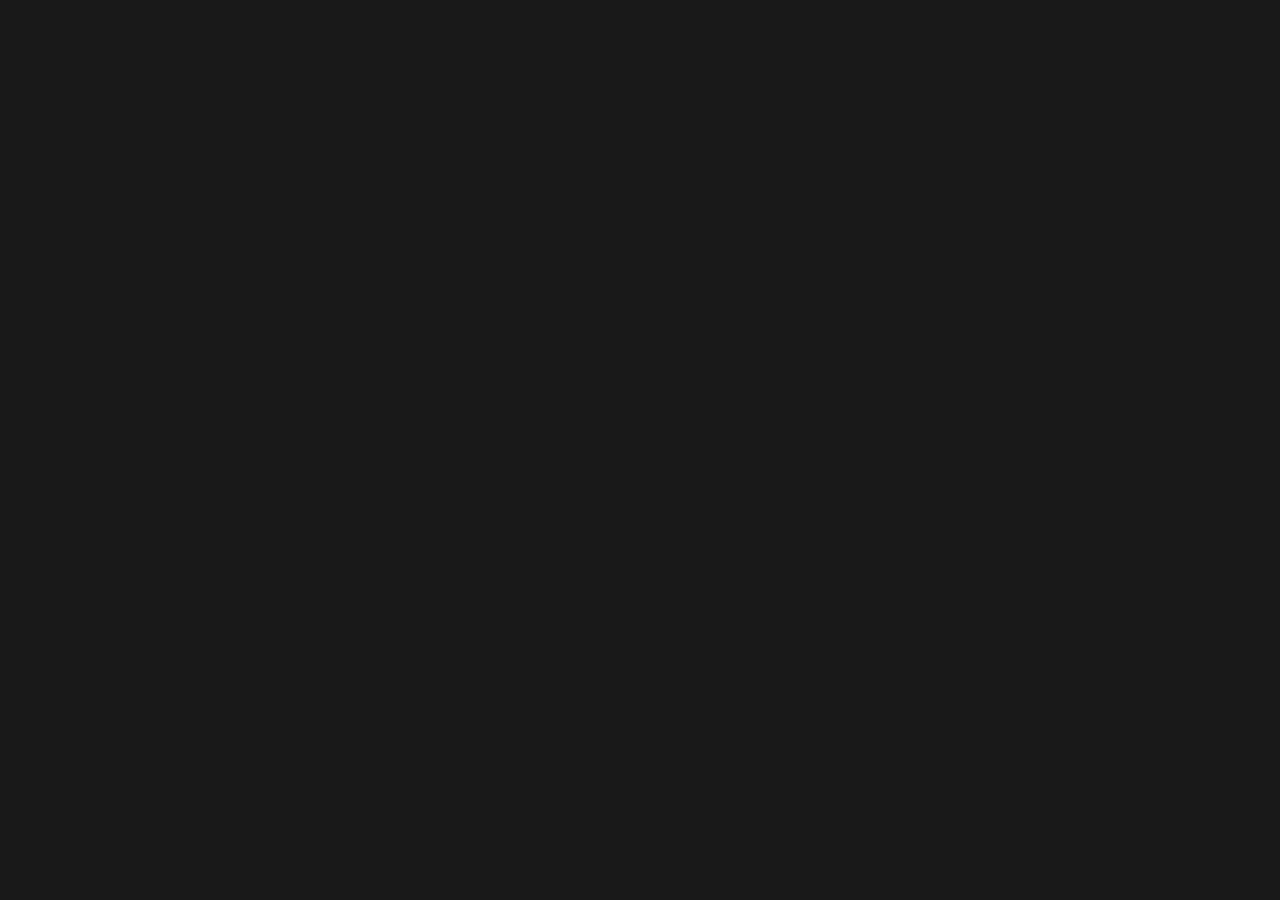
==== index.html @ 7a24fa0d "PC-Сomponents Store" ====
<!doctype html>
<html lang="en">
<head>
    <meta charset="UTF-8">
    <meta name="viewport"
          content="width=device-width, user-scalable=no, initial-scale=1.0, maximum-scale=1.0, minimum-scale=1.0">
    <meta http-equiv="X-UA-Compatible" content="ie=edge">
    <title>PC-Components Store</title>
    <script src="/js/script.js" defer></script>
    <link rel="stylesheet" href="style.css"/>
</head>
<body>


<header class="header">
    


</header>

</body>
</html>
---- style.css ----
@font-face {
    font-family: 'Belfast Grotesk';
    src: url('./fonts/Belfast Grotesk Bold.woff2') format('woff2');
    font-weight: 700;
    font-style: normal;
    font-display: swap;
}

@font-face {
    font-family: 'Belfast Grotesk';
    src: url('./fonts/Belfast Grotesk Extra Bold.woff2') format('woff2');
    font-weight: 800;
    font-style: normal;
    font-display: swap;
}

@font-face {
    font-family: 'Belfast Grotesk';
    src: url('./fonts/Belfast Grotesk Extra Light.woff2') format('woff2');
    font-weight: 200;
    font-style: normal;
    font-display: swap;
}

@font-face {
    font-family: 'Belfast Grotesk';
    src: url('./fonts/Belfast Grotesk Extra Light Oblique.woff2') format('woff2');
    font-weight: 200;
    font-style: oblique;
    font-display: swap;
}

@font-face {
    font-family: 'Belfast Grotesk';
    src: url('./fonts/Belfast Grotesk Light.woff2') format('woff2');
    font-weight: 300;
    font-style: normal;
    font-display: swap;
}

@font-face {
    font-family: 'Belfast Grotesk';
    src: url('./fonts/Belfast Grotesk Medium.woff2') format('woff2');
    font-weight: 500;
    font-style: normal;
    font-display: swap;
}


/**
  Нормализация блочной модели
 */
*,
::before,
::after {
    box-sizing: border-box;
}

/**
  Убираем внутренние отступы слева тегам списков,
  у которых есть атрибут class
 */
:where(ul, ol):where([class]) {
    padding-left: 0;
}

/**
  Убираем внешние отступы body и двум другим тегам,
  у которых есть атрибут class
 */
body,
:where(blockquote, figure):where([class]) {
    margin: 0;
}

/**
  Убираем внешние отступы вертикали нужным тегам,
  у которых есть атрибут class
 */
:where(
  h1,
  h2,
  h3,
  h4,
  h5,
  h6,
  p,
  ul,
  ol,
  dl
):where([class]) {
    margin-block: 0;
}

:where(dd[class]) {
    margin-left: 0;
}

:where(fieldset[class]) {
    margin-left: 0;
    padding: 0;
    border: none;
}

/**
  Убираем стандартный маркер маркированному списку,
  у которого есть атрибут class
 */
:where(ul[class]) {
    list-style: none;
}

:where(address[class]) {
    font-style: normal;
}

/**
  Обнуляем вертикальные внешние отступы параграфа,
  объявляем локальную переменную для внешнего отступа вниз,
  чтобы избежать взаимодействие с более сложным селектором
 */
p {
    --paragraphMarginBottom: 24px;

    margin-block: 0;
}

/**
  Внешний отступ вниз для параграфа без атрибута class,
  который расположен не последним среди своих соседних элементов
 */
p:where(:not([class]):not(:last-child)) {
    margin-bottom: var(--paragraphMarginBottom);
}


/**
  Упрощаем работу с изображениями и видео
 */
img,
video {
    display: block;
    max-width: 100%;
    height: auto;
}

/**
  Наследуем свойства шрифт для полей ввода
 */
input,
textarea,
select,
button {
    font: inherit;
}

html {
    /**
      Пригодится в большинстве ситуаций
      (когда, например, нужно будет "прижать" футер к низу сайта)
     */
    height: 100%;
    /**
      Убираем скачок интерфейса по горизонтали
      при появлении / исчезновении скроллбара
     */
    scrollbar-gutter: stable;
}

/**
  Плавный скролл
 */
html,
:has(:target) {
    scroll-behavior: smooth;
}

body {
    /**
      Пригодится в большинстве ситуаций
      (когда, например, нужно будет "прижать" футер к низу сайта)
     */
    min-height: 100%;
    /**
      Унифицированный интерлиньяж
     */
    line-height: 1.5;
}

/**
  Нормализация высоты элемента ссылки при его инспектировании в DevTools
 */
a:where([class]) {
    display: inline-flex;
}

/**
  Курсор-рука при наведении на элемент
 */
button,
label {
    cursor: pointer;
}

/**
  Приводим к единому цвету svg-элементы
  (за исключением тех, у которых уже указан
  атрибут fill со значением 'none' или начинается с 'url')
 */
:where([fill]:not(
  [fill="none"],
  [fill^="url"]
)) {
    fill: currentColor;
}

/**
  Приводим к единому цвету svg-элементы
  (за исключением тех, у которых уже указан
  атрибут stroke со значением 'none')
 */
:where([stroke]:not(
  [stroke="none"],
  [stroke^="url"]
)) {
    stroke: currentColor;
}

/**
  Чиним баг задержки смены цвета при взаимодействии с svg-элементами
 */
svg * {
    transition-property: fill, stroke;
}

/**
  Приведение рамок таблиц в классический 'collapse' вид
 */
:where(table) {
    border-collapse: collapse;
    border-color: currentColor;
}

/**
  Удаляем все анимации и переходы для людей,
  которые предпочитают их не использовать
 */
@media (prefers-reduced-motion: reduce) {
    *,
    ::before,
    ::after {
        animation-duration: 0.01ms !important;
        animation-iteration-count: 1 !important;
        transition-duration: 0.01ms !important;
        scroll-behavior: auto !important;
    }
}

:root {
    --color-primary: #1E3936;
    --color-secondary: #618279;
    --color-white: #FFFFFF;
    --color-muted: #9A9CA6;
    --color-text-light: #786D6D;
    --color-accent: #6AAFAC;
    --color-highlight: #FFE33C;
    --color-dark: #191919;
    --color-dark-alt: #193D3E;

    --font-family-base: 'Belfast Grotesk', sans-serif;
    --font-family-heading: 'Belfast Grotesk', sans-serif;

    --container-padding-x: 15px;
    --transition-duration: 0.2s;
}

a,
button,
input,
textarea,
svg * {
    transition-duration: var(--transition-duration);
}

body {
    font-family: var(--font-family-base);
    background-color: var(--color-dark);
    color: var(--color-dark);
}

h1, h2, h3, h4, h5, h6 {
    font-weight: 800;
}


* {
    box-sizing: border-box;
}
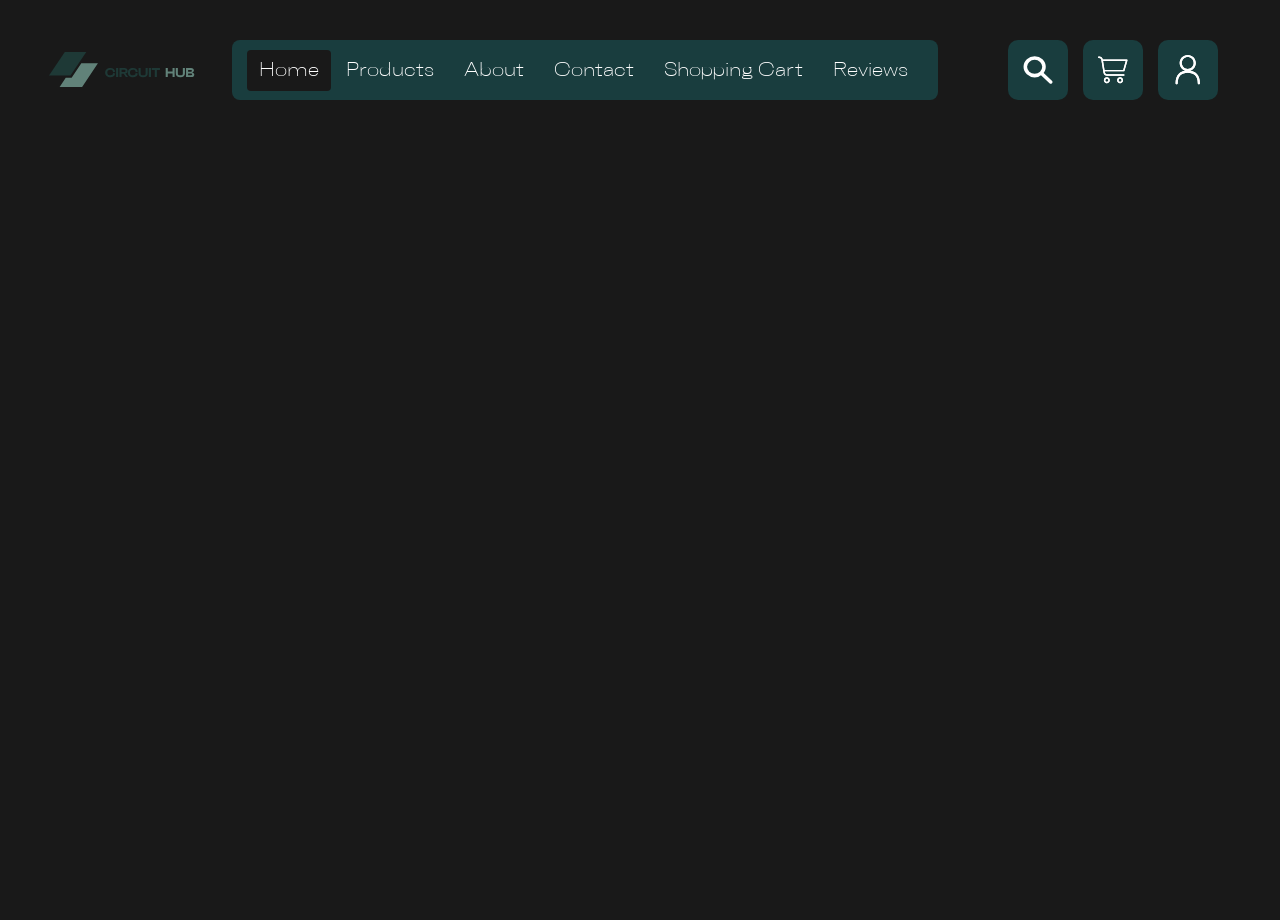
==== commit fe7a18ae: "header + адаптивность" ====
--- a/index.html
+++ b/index.html
@@ -11,12 +11,50 @@
 </head>
 <body>
 
+<header class="header">
+    <div class="header-inner">
 
-<header class="header">
-    
+        <!-- Логотип -->
+        <div class="header-left">
+            <div class="logo-bar"></div>
+            <img src="icons/logo.svg" alt="Circuit Hub" class="logo-img">
+        </div>
 
+        <!-- Гамбургер (для мобильных) -->
+        <div class="hamburger" id="hamburger">
+            <span></span>
+            <span></span>
+            <span></span>
+        </div>
 
+        <!-- Главное меню -->
+        <nav class="header-nav" id="header-nav">
+            <ul class="nav-list">
+                <li><a href="#" class="nav-link active">Home</a></li>
+                <li><a href="#" class="nav-link">Products</a></li>
+                <li><a href="#" class="nav-link">About</a></li>
+                <li><a href="#" class="nav-link">Contact</a></li>
+                <li><a href="#" class="nav-link">Shopping Cart</a></li>
+                <li><a href="#" class="nav-link">Reviews</a></li>
+            </ul>
+        </nav>
+
+        <!-- Иконки справа -->
+        <div class="header-right">
+            <button class="icon-btn" aria-label="Search">
+                <img src="icons/search.svg" alt="">
+            </button>
+            <button class="icon-btn" aria-label="Shopping Cart">
+                <img src="icons/cart_home.svg" alt="">
+            </button>
+            <button class="icon-btn" aria-label="Profile">
+                <img src="icons/profile.svg" alt="">
+            </button>
+        </div>
+
+    </div>
 </header>
+
 
 </body>
 </html>
--- a/style.css
+++ b/style.css
@@ -296,3 +296,442 @@
 * {
     box-sizing: border-box;
 }
+
+/* Header Styles */
+.header {
+    background-color: var(--color-dark);
+    color: var(--color-white);
+    padding: 20px 0;
+    width: 100%;
+    position: sticky;
+    top: 0;
+    z-index: 100;
+    margin-top: 20px;
+}
+
+.header-inner {
+    max-width: 1200px;
+    margin: 0 auto;
+    padding: 0 var(--container-padding-x);
+    display: flex;
+    align-items: center;
+    justify-content: space-between;
+}
+
+/* Logo Section */
+.header-left {
+    display: flex;
+    align-items: center;
+}
+
+.logo-img {
+    height: 40px;
+}
+
+/* Navigation */
+.header-nav {
+    flex: 1;
+    display: flex;
+    justify-content: center;
+}
+
+/* Navigation rectangle background */
+.nav-list {
+    display: flex;
+    align-items: center;
+    margin: 0;
+    padding: 30px 15px;
+
+    list-style: none;
+    background-color: var(--color-dark-alt);
+    border-radius: 8px;
+    height: 50px;
+}
+
+.nav-link {
+    color: var(--color-white);
+    text-decoration: none;
+    font-size: 20px;
+    font-weight: 200;
+    padding: 10px 15px;
+    border-radius: 4px;
+    transition: all var(--transition-duration);
+}
+
+.nav-link:hover {
+    color: var(--color-accent);
+}
+
+.nav-link.active {
+    background-color: var(--color-dark);
+    color: var(--color-white);
+    width: 84px;
+    height: 41px;
+
+    /* Чтобы flex‑контейнер не растягивал её */
+    flex-shrink: 0;
+
+    /* Центрируем текст по вертикали и горизонтали */
+    display: inline-flex;
+    justify-content: center;
+    align-items: center;
+
+    /* Сбрасываем стандартные паддинги, если они мешают */
+    padding: 0;
+
+}
+
+
+
+/* Right Icons */
+.header-right {
+    display: flex;
+    gap: 15px;
+}
+
+.icon-btn {
+    background-color: var(--color-dark-alt);
+    border: none;
+    width: 60px;
+    height: 60px;
+    border-radius: 10px;
+    display: flex;
+    align-items: center;
+    justify-content: center;
+    cursor: pointer;
+    transition: all var(--transition-duration);
+}
+
+.icon-btn:hover {
+    background-color: var(--color-accent);
+}
+
+.icon-btn img {
+    width: 30px;
+    height: 30px;
+    filter: brightness(0) invert(1); /* Make icons white */
+}
+
+/* Hamburger Menu (Mobile) */
+.hamburger {
+    display: none;
+    flex-direction: column;
+    justify-content: space-between;
+    width: 30px;
+    height: 20px;
+    cursor: pointer;
+}
+
+.hamburger span {
+    display: block;
+    width: 100%;
+    height: 2px;
+    background-color: var(--color-white);
+    transition: all var(--transition-duration);
+}
+
+/* Media queries for responsive design */
+@media (max-width: 768px) {
+    .hamburger {
+        display: flex;
+    }
+
+    .nav-list {
+        padding: 10px;
+        height: auto;
+        flex-direction: column;
+    }
+
+    .header-nav {
+        position: absolute;
+        top: 100%;
+        left: 0;
+        width: 100%;
+        background-color: transparent;
+        padding: 20px;
+        display: none;
+    }
+
+    .header-nav.active {
+        display: block;
+    }
+
+    .nav-link {
+        padding: 15px;
+        width: 100%;
+        text-align: center;
+    }
+}
+
+
+/* 1) Скрываем меню и показываем гамбургер на мобиле */
+@media (max-width: 768px) {
+    /* прячем сам <nav> */
+    .header-nav {
+        display: none;
+    }
+    /* а гамбургер наоборот показываем */
+    .hamburger {
+        display: flex;
+    }
+    /* иконки справа немного уменьшим */
+    .header-right .icon-btn {
+        width: 48px;
+        height: 48px;
+    }
+}
+
+/* 2) Когда меню открыто (добавлен класс .active) — показываем вертикально */
+.header-nav.active {
+    display: block;
+    position: absolute;
+    top: 100%;
+    left: 0;
+    width: 100%;
+    background-color: var(--color-dark-alt);
+    padding: 10px 0;
+}
+.header-nav.active .nav-list {
+    flex-direction: column;
+    gap: 0;
+}
+.header-nav.active .nav-link {
+    display: block;
+    width: 100%;
+    padding: 12px 16px;
+    border-bottom: 1px solid rgba(255,255,255,0.1);
+    text-align: left;
+}
+
+/* 3) Немного донастроек для ультра‑узких экранов */
+@media (max-width: 400px) {
+    /* логотип чуть меньше */
+    .header-left img {
+        height: 32px;
+    }
+    /* иконки тоже чуть меньше */
+    .header-right .icon-btn {
+        width: 40px;
+        height: 40px;
+    }
+    /* убираем внутренние отступы у контейнера */
+    .header-inner {
+        padding: 0 10px;
+    }
+}
+
+/* На мобильных экранах (≤768px) активный пункт меню растягиваем на всю ширину */
+@media (max-width: 768px) {
+    /* когда раскрыто мобильное меню */
+    .header-nav.active {
+        background-color: var(--color-dark-alt);
+    }
+
+    /* убираем фиксированную ширину/высоту */
+    .header-nav.active .nav-link.active {
+        width: 100% !important;    /* растянуть на 100% */
+        height: auto  !important;   /* авто‑высота под контент */
+        padding: 12px 16px !important; /* уютные внутренние отступы */
+        margin: 0 !important;       /* сбросим все внешние отступы */
+        border-radius: 4px;         /* скругление, как у остальных пунктов */
+        display: block;             /* растянуть блоком */
+        text-align: center;         /* центрируем текст */
+        box-sizing: border-box;     /* чтобы padding не «выпирал» наружу */
+    }
+}
+
+@media (min-width: 768px) {
+    .header-right {
+        gap: 32px;
+    }
+    .header-nav {
+        margin-right: 32px;
+    }
+}
+
+/* Enhanced right icons responsiveness */
+
+/* Base styles for header-right already exist in your code */
+.header-right {
+    display: flex;
+    gap: 15px;
+}
+
+/* Progressive enhancements for different screen sizes */
+
+/* Medium screens (tablets) */
+@media (max-width: 768px) {
+    .header-right {
+        gap: 10px; /* Reduce spacing between icons */
+    }
+
+    .icon-btn {
+        width: 48px;
+        height: 48px;
+        border-radius: 8px; /* Slightly reduce the border radius */
+    }
+
+    .icon-btn img {
+        width: 24px;
+        height: 24px;
+    }
+}
+
+/* Small screens (small tablets and large phones) */
+@media (max-width: 576px) {
+    .header-right {
+        gap: 8px; /* Further reduce spacing */
+    }
+
+    .icon-btn {
+        width: 44px;
+        height: 44px;
+        border-radius: 6px;
+    }
+
+    .icon-btn img {
+        width: 22px;
+        height: 22px;
+    }
+}
+
+/* Extra small screens (most phones) */
+@media (max-width: 400px) {
+    .header-right {
+        gap: 6px; /* Minimal spacing for very small screens */
+    }
+
+    .icon-btn {
+        width: 40px;
+        height: 40px;
+        border-radius: 6px;
+    }
+
+    .icon-btn img {
+        width: 20px;
+        height: 20px;
+    }
+}
+
+/* Optional: Condensed layout for extremely small screens */
+@media (max-width: 320px) {
+    .header-right {
+        position: relative;
+        right: -5px; /* Slight negative margin effect */
+    }
+
+    .icon-btn {
+        width: 36px;
+        height: 36px;
+        border-radius: 5px;
+    }
+
+    .icon-btn img {
+        width: 18px;
+        height: 18px;
+    }
+}
+
+/* Fix for responsive header to prevent icons from disappearing */
+
+/* Adjust overall header layout for smaller screens */
+@media (max-width: 992px) {
+    .header-inner {
+        flex-wrap: wrap;
+        justify-content: space-between;
+    }
+
+    /* Make logo smaller on smaller screens */
+    .header-left .logo-img {
+        height: 32px;
+    }
+
+    /* Ensure navigation takes full width on medium-small screens */
+    .header-nav {
+        order: 3;
+        width: 100%;
+        margin-top: 15px;
+        margin-right: 0;
+    }
+
+    /* Keep the right icons visible */
+    .header-right {
+        order: 2;
+        gap: 8px;
+    }
+}
+
+/* Further adjustments for mobile screens */
+@media (max-width: 768px) {
+    /* Remove the margin-top when menu is collapsed */
+    .header-nav {
+        margin-top: 0;
+    }
+
+    /* Make header elements more compact */
+    .header-inner {
+        padding: 0 10px;
+    }
+
+    /* Reduce icon size but keep them visible */
+    .icon-btn {
+        width: 40px;
+        height: 40px;
+        border-radius: 6px;
+    }
+
+    .icon-btn img {
+        width: 20px;
+        height: 20px;
+    }
+}
+
+/* Extremely small screens adjustments */
+@media (max-width: 400px) {
+    /* Scale down everything proportionally */
+    .header-left .logo-img {
+        height: 28px;
+    }
+
+    .icon-btn {
+        width: 36px;
+        height: 36px;
+        border-radius: 5px;
+    }
+
+    .icon-btn img {
+        width: 18px;
+        height: 18px;
+    }
+
+    /* Make the hamburger menu slightly smaller */
+    .hamburger {
+        width: 24px;
+        height: 16px;
+    }
+}
+
+/* Fix for ultra-narrow screens */
+@media (max-width: 350px) {
+    /* Even more compact layout */
+    .header-inner {
+        padding: 0 5px;
+    }
+
+    .header-left .logo-img {
+        height: 24px;
+    }
+
+    /* Minimal icon size while keeping usability */
+    .icon-btn {
+        width: 32px;
+        height: 32px;
+        margin-left: 4px;
+    }
+
+    .icon-btn img {
+        width: 16px;
+        height: 16px;
+    }
+}
+
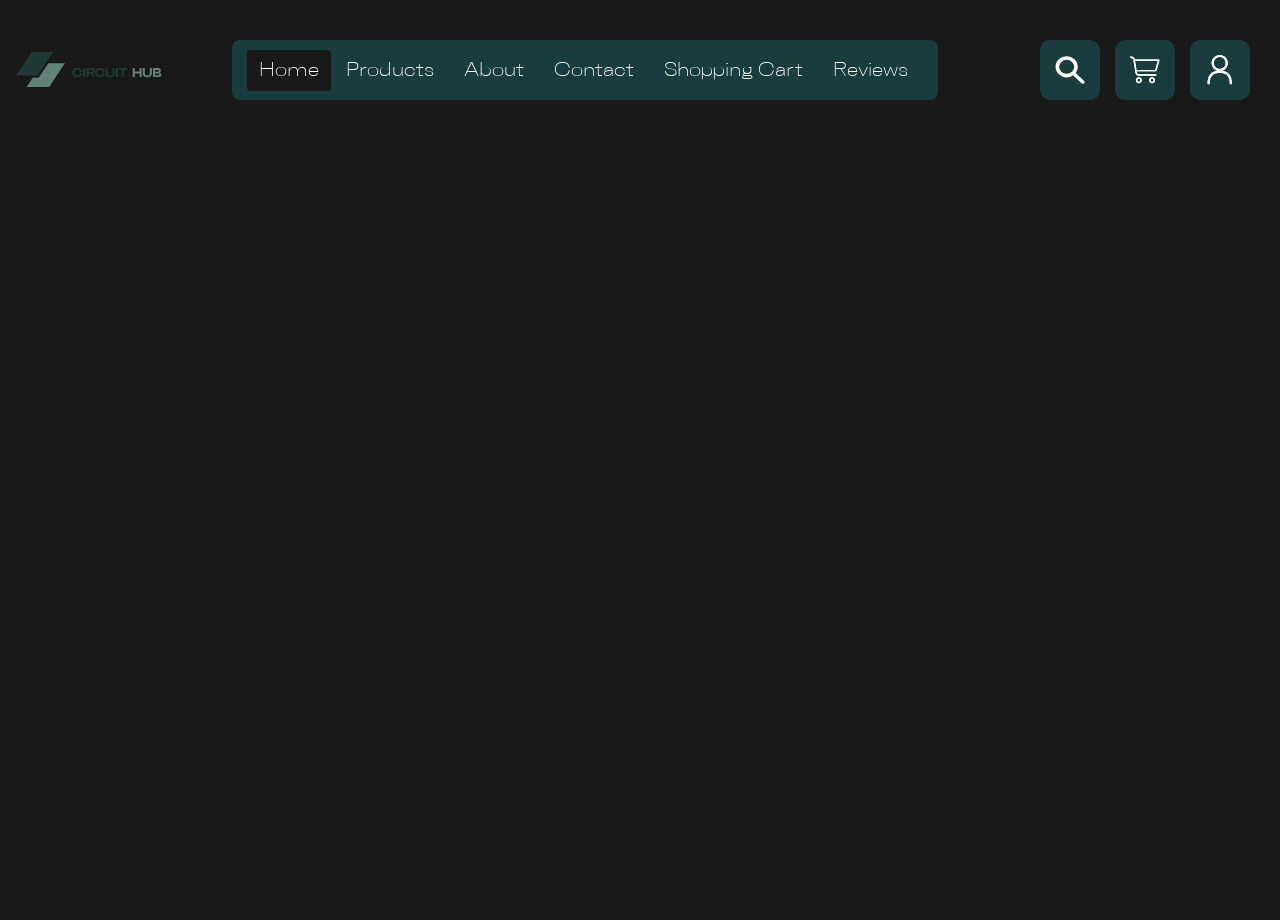
==== commit 3cdf4c11: "добавил about, product, contact" ====
--- a/index.html
+++ b/index.html
@@ -31,9 +31,9 @@
         <nav class="header-nav" id="header-nav">
             <ul class="nav-list">
                 <li><a href="#" class="nav-link active">Home</a></li>
-                <li><a href="#" class="nav-link">Products</a></li>
-                <li><a href="#" class="nav-link">About</a></li>
-                <li><a href="#" class="nav-link">Contact</a></li>
+                <li><a href="product.html" class="nav-link">Products</a></li>
+                <li><a href="about.html" class="nav-link">About</a></li>
+                <li><a href="contact.html" class="nav-link">Contact</a></li>
                 <li><a href="#" class="nav-link">Shopping Cart</a></li>
                 <li><a href="#" class="nav-link">Reviews</a></li>
             </ul>
--- a/style.css
+++ b/style.css
@@ -139,7 +139,7 @@
  */
 img,
 video {
-    display: block;
+
     max-width: 100%;
     height: auto;
 }
@@ -310,7 +310,7 @@
 }
 
 .header-inner {
-    max-width: 1200px;
+    max-width: 1420px;
     margin: 0 auto;
     padding: 0 var(--container-padding-x);
     display: flex;
@@ -735,3 +735,512 @@
     }
 }
 
+/* Hero section and product grid styles */
+.divider {
+    width: 100%;
+    max-width: 1390px;
+    height: 2px;
+    background-color: #333;
+    margin: 30px auto;
+}
+
+.category-nav {
+    max-width: 1390px;
+    margin: 0 auto;
+    display: flex;
+    justify-content: flex-start;
+    gap: 40px;
+    padding: 20px 0;
+}
+
+.category-link {
+    color: var(--color-muted);
+    text-decoration: none;
+    font-size: 28px;
+    font-weight: 500;
+    transition: all var(--transition-duration);
+}
+
+.category-link:hover {
+    color: var(--color-white);
+}
+
+.category-link.active {
+    color: var(--color-highlight);
+}
+
+.category-link .icon {
+    margin-left: 8px;
+    margin-top: 10px;
+}
+
+.product-controls {
+    max-width: 1390px;
+    margin: 0 auto;
+    display: flex;
+    justify-content: space-between;
+    align-items: center;
+    padding: 20px 0;
+}
+
+.filter-button {
+    display: flex;
+    align-items: center;
+    background: none;
+    border: none;
+    color: var(--color-white);
+    font-size: 25px;
+    font-weight: 500;
+    cursor: pointer;
+}
+
+.filter-button img {
+    margin-left: 10px;
+}
+
+.sort-control {
+    display: flex;
+    align-items: center;
+    gap: 10px;
+    color: var(--color-muted);
+    font-size: 22px;
+}
+
+.sort-control span {
+    color: var(--color-muted);
+}
+
+.sort-control .selected {
+    color: var(--color-white);
+}
+
+.product-grid {
+    max-width: 1390px;
+    margin: 0 auto;
+    display: grid;
+    grid-template-columns: repeat(3, 1fr);
+    gap: 140px;
+    padding: 20px 0;
+}
+
+.product-card {
+    width: 100%;
+    max-width: 370px;
+    height: 312px;
+    background-color: rgba(25, 25, 25, 0.5);
+    border: 1px solid #333;
+    overflow: hidden;
+    display: flex;
+    flex-direction: column;
+}
+
+.product-image {
+    /* цвет фона оставляем (или меняем на чуть более светлый) */
+    background-color: #171717;
+    /* добавим padding, чтобы картинка «не упиралась» в границы */
+    padding: 16px;
+    /* можно растрепать углы, чтобы было мягче */
+    border-radius: 8px;
+    height: auto;        /* теперь высота подстраивается под padding + содержимое */
+    display: flex;
+    justify-content: center;
+    align-items: center;
+    overflow: hidden;
+}
+
+.product-image img {
+    max-width: 100%;
+    max-height: 100%;
+    object-fit: contain;
+}
+
+.product-image img.special-img {
+    max-height: 70%;
+    max-width: 90%;
+    display: block;
+    margin: 0 auto;
+}
+
+.product-info {
+    padding: 15px;
+    flex-grow: 1;
+    display: flex;
+    flex-direction: column;
+}
+
+.product-name {
+    color: var(--color-white);
+    font-size: 16px;
+    margin-bottom: 10px;
+    text-align: center;
+}
+
+.product-price {
+    color: var(--color-highlight);
+    font-size: 18px;
+    font-weight: 700;
+    text-align: center;
+    margin-bottom: 15px;
+}
+
+.product-actions {
+    display: flex;
+    justify-content: space-between;
+    align-items: center;
+    margin-top: auto;
+}
+
+.add-to-cart {
+    background: none;
+    border: none;
+    color: var(--color-white);
+    display: flex;
+    align-items: center;
+    cursor: pointer;
+    font-size: 14px;
+}
+
+.add-to-cart img {
+    margin-left: 5px;
+    margin-top: 5px;
+}
+
+.buy-now {
+    background-color: var(--color-highlight);
+    color: var(--color-dark);
+    border: none;
+    padding: 8px 15px;
+    border-radius: 5px;
+    font-weight: 700;
+    cursor: pointer;
+    font-size: 14px;
+}
+
+.pagination {
+    max-width: 1390px;
+    margin: 30px auto;
+    display: flex;
+    justify-content: center;
+    gap: 15px;
+    color: var(--color-muted);
+}
+
+.page-number {
+    font-size: 18px;
+    color: var(--color-muted);
+}
+
+.page-number.active {
+    color: var(--color-white);
+}
+
+/* Responsive adjustments */
+@media (max-width: 1200px) {
+    .product-grid {
+        grid-template-columns: repeat(2, 1fr);
+        gap: 20px;
+        justify-items: center;
+    }
+}
+
+@media (max-width: 768px) {
+    .category-nav {
+        flex-wrap: wrap;
+        gap: 20px;
+    }
+
+    .category-link {
+        font-size: 22px;
+    }
+
+    .product-grid {
+        grid-template-columns: 1fr;
+    }
+
+    .filter-button {
+        font-size: 20px;
+    }
+
+    .sort-control {
+        font-size: 18px;
+    }
+}
+
+/* Hero Section Styles */
+.hero-section {
+    color: #ffffff;
+    padding: 60px 20px;
+    text-align: center;
+}
+
+.hero-content {
+    max-width: 1200px;
+    margin: 0 auto;
+}
+
+.hero-title {
+    font-size: 48px;
+    font-weight: 500;
+    margin-bottom: 10px;
+}
+
+.hero-subtitle {
+    font-size: 20px;
+    font-weight: 300;
+    margin-bottom: 40px;
+    color: #9AA6A2;
+}
+
+.hero-description {
+    max-width: 800px;
+    margin: 0 auto 60px;
+}
+
+.hero-description p {
+    font-size: 24px;
+    line-height: 1.6;
+    font-weight: 300;
+}
+
+.features-container {
+    display: flex;
+    justify-content: space-between;
+    gap: 30px;
+    margin-top: 40px;
+}
+
+.feature-card {
+    flex: 1;
+    border: 1px solid #333;
+    padding: 90px 20px;
+    background-color: rgba(0, 0, 0, 0.2);
+    display: flex;
+    flex-direction: column;
+    align-items: center;
+}
+
+.feature-icon {
+    margin-bottom: 20px;
+}
+
+.feature-icon img {
+    width: 104px;
+    height: 104px;
+
+}
+
+.feature-title {
+    font-size: 24px;
+    margin-bottom: 20px;
+    font-weight: 400;
+}
+
+.feature-text {
+    font-size: 16px;
+    line-height: 1.5;
+    font-weight: 300;
+    text-align: center;
+}
+
+/* Responsive adjustments */
+@media (max-width: 992px) {
+    .features-container {
+        flex-direction: column;
+        align-items: center;
+    }
+
+    .feature-card {
+        max-width: 400px;
+        width: 100%;
+    }
+}
+
+@media (max-width: 768px) {
+    .hero-title {
+        font-size: 36px;
+    }
+
+    .hero-subtitle {
+        font-size: 18px;
+    }
+
+    .hero-description p {
+        font-size: 16px;
+    }
+}
+
+/* Contact Section Styles */
+.contact-section {
+    color: #ffffff;
+    padding: 60px 20px;
+}
+
+.contact-container {
+    max-width: 1200px;
+    margin: 0 auto;
+}
+
+.contact-title {
+    font-size: 48px;
+    font-weight: 500;
+    text-align: center;
+    margin-bottom: 10px;
+}
+
+.contact-subtitle {
+    font-size: 18px;
+    font-weight: 300;
+    text-align: center;
+    margin-bottom: 60px;
+    line-height: 1.6;
+    color: #e0e0e0;
+}
+
+.contact-content {
+    display: flex;
+    justify-content: space-between;
+    position: relative;
+}
+
+.contact-content::after {
+    content: "";
+    position: absolute;
+    top: 0;
+    bottom: 0;
+    left: 50%;
+    width: 1px;
+    background-color: #333;
+}
+
+/* Contact Information Column */
+.contact-info {
+    width: 45%;
+    padding-right: 40px;
+}
+
+.contact-info h2 {
+    font-size: 24px;
+    font-weight: 400;
+    margin-bottom: 20px;
+    color: #4caf9e;
+}
+
+.contact-intro {
+    font-size: 16px;
+    line-height: 1.6;
+    margin-bottom: 30px;
+    color: #e0e0e0;
+}
+
+.contact-item {
+    display: flex;
+    margin-bottom: 30px;
+}
+
+.contact-icon {
+    background-color: transparent;
+    width: 48px;
+    height: 48px;
+    border-radius: 50%;
+    display: flex;
+    align-items: center;
+    justify-content: center;
+    margin-right: 15px;
+    margin-top: 15px;
+    margin-left: ;: 15px;
+}
+
+.contact-icon img {
+    width: 40px;
+    height: 40px;
+
+}
+
+.contact-details h3 {
+    font-size: 18px;
+    font-weight: 500;
+    margin-bottom: 8px;
+}
+
+.contact-details p {
+    font-size: 15px;
+    line-height: 1.6;
+    color: #e0e0e0;
+}
+
+/* Contact Form Column */
+.contact-form {
+    width: 45%;
+    padding-left: 40px;
+}
+
+.contact-form h2 {
+    font-size: 24px;
+    font-weight: 400;
+    margin-bottom: 30px;
+    color: #4caf9e;
+}
+
+.form-group {
+    margin-bottom: 20px;
+}
+
+.form-group label {
+    display: block;
+    font-size: 15px;
+    margin-bottom: 8px;
+    color: #e0e0e0;
+}
+
+.form-group input {
+    width: 100%;
+    padding: 12px 15px;
+    background-color: transparent;
+    border: 1px solid #333;
+    border-radius: 4px;
+    color: #ffffff;
+    font-size: 16px;
+}
+
+.form-group input::placeholder {
+    color: #555;
+}
+
+.submit-btn {
+    width: 100%;
+    padding: 14px;
+    background-color: #fdd835;
+    color: #000000;
+    border: none;
+    border-radius: 4px;
+    font-size: 16px;
+    font-weight: 500;
+    cursor: pointer;
+    transition: background-color 0.3s;
+    margin-top: 10px;
+}
+
+.submit-btn:hover {
+    background-color: #ffeb3b;
+}
+
+/* Responsive Styles */
+@media (max-width: 992px) {
+    .contact-content {
+        flex-direction: column;
+    }
+
+    .contact-content::after {
+        display: none;
+    }
+
+    .contact-info,
+    .contact-form {
+        width: 100%;
+        padding: 0;
+    }
+
+    .contact-info {
+        margin-bottom: 40px;
+    }
+}
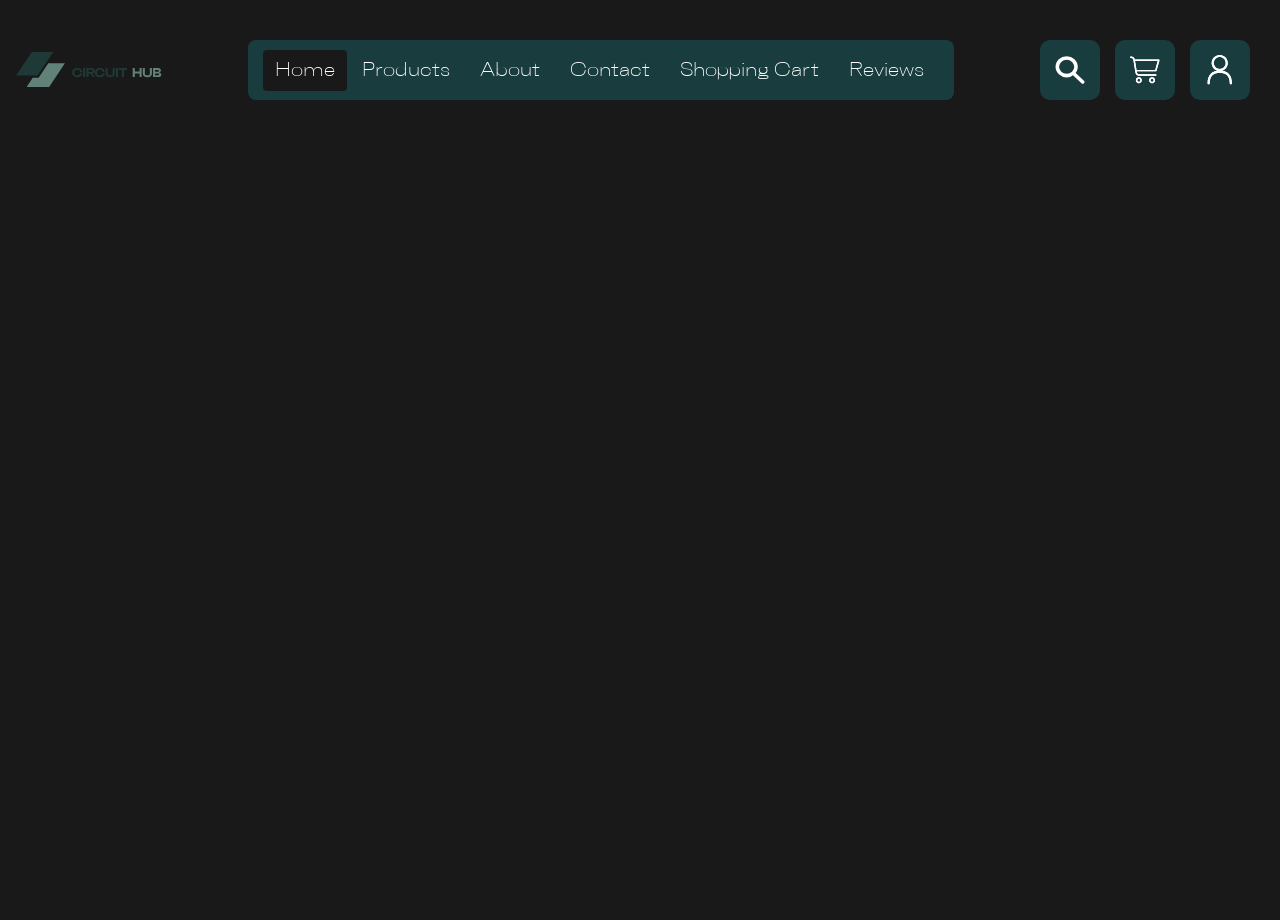
==== commit aee02a3a: "Добавили review + поиск" ====
--- a/index.html
+++ b/index.html
@@ -35,15 +35,23 @@
                 <li><a href="about.html" class="nav-link">About</a></li>
                 <li><a href="contact.html" class="nav-link">Contact</a></li>
                 <li><a href="#" class="nav-link">Shopping Cart</a></li>
-                <li><a href="#" class="nav-link">Reviews</a></li>
+                <li><a href="review.html" class="nav-link">Reviews</a></li>
             </ul>
         </nav>
 
         <!-- Иконки справа -->
         <div class="header-right">
-            <button class="icon-btn" aria-label="Search">
-                <img src="icons/search.svg" alt="">
+            <button class="icon-btn" aria-label="Search" id="search-toggle">
+                <img src="icons/search.svg" alt="Search">
             </button>
+            <!-- Само поле поиска: скрыто по-умолчанию -->
+            <input
+                    type="text"
+                    id="search-input"
+                    placeholder="Search..."
+                    aria-label="Search products"
+                    class="search-input"
+            />
             <button class="icon-btn" aria-label="Shopping Cart">
                 <img src="icons/cart_home.svg" alt="">
             </button>
@@ -55,6 +63,48 @@
     </div>
 </header>
 
+<script>
+    document.addEventListener('DOMContentLoaded', () => {
+        const toggleBtn = document.getElementById('search-toggle');
+        const input    = document.getElementById('search-input');
+        const cards    = Array.from(document.querySelectorAll('.product-card'));
+
+        // 1) Клик по лупе: открываем/закрываем <input>
+        toggleBtn.addEventListener('click', () => {
+            document.body.classList.toggle('search-open');
+            if (document.body.classList.contains('search-open')) {
+                input.focus();
+            } else {
+                input.value = '';
+                filterCards('');
+            }
+        });
+
+        // 2) Поиск по вводимому тексту
+        input.addEventListener('input', (e) => {
+            filterCards(e.target.value);
+        });
+
+        function filterCards(query) {
+            const q = query.trim().toLowerCase();
+            cards.forEach(card => {
+                const name = card.querySelector('.product-name').textContent.toLowerCase();
+                // показываем, если совпадает, иначе — прячем
+                card.style.display = name.includes(q) ? '' : 'none';
+            });
+        }
+
+        // 3) Скрыть поиск, если кликнули вне поля и кнопки
+        document.addEventListener('click', (e) => {
+            if (!toggleBtn.contains(e.target) && !input.contains(e.target) && document.body.classList.contains('search-open')) {
+                document.body.classList.remove('search-open');
+                input.value = '';
+                filterCards('');
+            }
+        });
+    });
+</script>
+
 
 </body>
 </html>
--- a/style.css
+++ b/style.css
@@ -544,9 +544,7 @@
     .header-right {
         gap: 32px;
     }
-    .header-nav {
-        margin-right: 32px;
-    }
+
 }
 
 /* Enhanced right icons responsiveness */
@@ -749,7 +747,7 @@
     margin: 0 auto;
     display: flex;
     justify-content: flex-start;
-    gap: 40px;
+    gap: 100px;
     padding: 20px 0;
 }
 
@@ -807,11 +805,12 @@
 }
 
 .sort-control span {
+    color: var(--color-white);
+}
+
+.sort-control .selected {
     color: var(--color-muted);
-}
-
-.sort-control .selected {
-    color: var(--color-white);
+
 }
 
 .product-grid {
@@ -855,7 +854,6 @@
 }
 
 .product-image img.special-img {
-    max-height: 70%;
     max-width: 90%;
     display: block;
     margin: 0 auto;
@@ -966,6 +964,38 @@
     }
 }
 
+/* от 1200px и меньше — чуть поменьше gap и шрифт */
+@media (max-width: 1200px) {
+    .category-nav {
+        gap: 60px;
+    }
+    .category-link {
+        font-size: 24px;
+    }
+}
+
+/* от 992px и меньше — ещё меньше gap и шрифт */
+@media (max-width: 992px) {
+    .category-nav {
+        gap: 40px;
+    }
+    .category-link {
+        font-size: 22px;
+    }
+}
+
+/* от 768px и меньше — ваш существующий */
+@media (max-width: 768px) {
+    .category-nav {
+        flex-wrap: wrap;
+        gap: 20px;
+    }
+    .category-link {
+        font-size: 20px;
+    }
+}
+
+
 /* Hero Section Styles */
 .hero-section {
     color: #ffffff;
@@ -1147,7 +1177,7 @@
     justify-content: center;
     margin-right: 15px;
     margin-top: 15px;
-    margin-left: ;: 15px;
+    margin-left: 15px;
 }
 
 .contact-icon img {
@@ -1244,3 +1274,303 @@
         margin-bottom: 40px;
     }
 }
+
+
+/* REVIEW PAGE*/
+.container {
+    max-width: 1200px;
+    margin: 0 auto;
+    padding: 40px 20px;
+}
+
+/* Product Showcase Slider */
+.product-slider-container {
+    position: relative;
+    margin-bottom: 60px;
+    overflow: hidden;
+}
+
+.product-slider {
+    display: flex;
+    transition: transform 0.5s ease-in-out;
+    width: 100%;
+}
+
+.product-slide {
+    min-width: 100%;
+    display: flex;
+    flex-direction: column;
+    gap: 40px;
+}
+
+@media (min-width: 768px) {
+    .product-slide {
+        flex-direction: row;
+        align-items: center;
+    }
+}
+
+.product-image {
+    flex: 1;
+    display: flex;
+    justify-content: center;
+    align-items: center;
+    padding: 84px;
+}
+
+.product-image img {
+    max-width: 100%;
+    height: auto;
+    max-height: 400px;
+    object-fit: contain;
+    border-radius: 12px;
+    box-shadow: 0 10px 25px rgba(0, 0, 0, 0.1);
+    transition: transform 0.3s ease;
+}
+
+.product-image img:hover {
+    transform: scale(1.05);
+}
+
+.product-details {
+    flex: 1;
+    padding: 20px;
+}
+
+.product-title {
+    font-size: 32px;
+    margin-bottom: 12px;
+    color: #1a1a1a;
+}
+
+.product-price {
+    font-size: 24px;
+    font-weight: 600;
+    color: #2a9d8f;
+    margin-bottom: 16px;
+}
+
+.product-rating {
+    display: flex;
+    align-items: center;
+    margin-bottom: 16px;
+}
+
+.rating-stars {
+    color: #ffd700;
+    font-size: 20px;
+    margin-right: 8px;
+}
+
+.rating-count {
+    color: #666;
+    font-size: 14px;
+}
+
+.product-description {
+    margin-bottom: 24px;
+    line-height: 1.8;
+    color: #ffffff;
+}
+
+.cta-button {
+    display: inline-block;
+    background-color: #2a9d8f;
+    color: white;
+    padding: 12px 24px;
+    border-radius: 6px;
+    text-decoration: none;
+    font-weight: 600;
+    font-size: 16px;
+    transition: all 0.3s ease;
+}
+
+.cta-button:hover {
+    background-color: #238a7e;
+    transform: translateY(-2px);
+    box-shadow: 0 5px 15px rgba(42, 157, 143, 0.4);
+}
+
+/* Slider Controls */
+.slider-controls {
+    position: relative;
+    display: flex;
+    justify-content: center;
+    gap: 10px;
+    margin-top: 20px;
+    margin-bottom: 20px;
+}
+
+.slider-dot {
+    width: 12px;
+    height: 12px;
+    border-radius: 50%;
+    background-color: #ccc;
+    cursor: pointer;
+    transition: all 0.3s ease;
+}
+
+.slider-dot.active {
+    background-color: #2a9d8f;
+    transform: scale(1.2);
+}
+
+.slider-arrow {
+    position: absolute;
+    top: 50%;
+    transform: translateY(-50%);
+    width: 40px;
+    height: 40px;
+    background-color: rgba(255, 255, 255, 0.8);
+    border-radius: 50%;
+    display: flex;
+    align-items: center;
+    justify-content: center;
+    cursor: pointer;
+    z-index: 10;
+    box-shadow: 0 2px 10px rgba(0, 0, 0, 0.1);
+    transition: all 0.3s ease;
+}
+
+.slider-arrow:hover {
+    background-color: #2a9d8f;
+    color: white;
+}
+
+.slider-arrow.prev {
+    left: 20px;
+}
+
+.slider-arrow.next {
+    right: 20px;
+}
+
+/* Reviews Section */
+.reviews-section {
+    background-color: white;
+    border-radius: 12px;
+    padding: 40px;
+    box-shadow: 0 5px 15px rgba(0, 0, 0, 0.05);
+}
+
+.reviews-title {
+    font-size: 24px;
+    margin-bottom: 32px;
+    position: relative;
+    padding-bottom: 12px;
+    color: #1a1a1a;
+}
+
+.reviews-title::after {
+    content: '';
+    position: absolute;
+    bottom: 0;
+    left: 0;
+    width: 60px;
+    height: 4px;
+    background-color: #2a9d8f;
+    border-radius: 2px;
+}
+
+.reviews-grid {
+    display: grid;
+    grid-template-columns: 1fr;
+    gap: 24px;
+}
+
+@media (min-width: 768px) {
+    .reviews-grid {
+        grid-template-columns: repeat(2, 1fr);
+    }
+}
+
+@media (min-width: 1024px) {
+    .reviews-grid {
+        grid-template-columns: repeat(3, 1fr);
+    }
+}
+
+.review-card {
+    background-color: #f9f9f9;
+    border-radius: 8px;
+    padding: 24px;
+    transition: all 0.3s ease;
+}
+
+.review-card:hover {
+    transform: translateY(-5px);
+    box-shadow: 0 10px 20px rgba(0, 0, 0, 0.08);
+}
+
+.review-header {
+    display: flex;
+    align-items: center;
+    margin-bottom: 16px;
+}
+
+.avatar {
+    width: 48px;
+    height: 48px;
+    border-radius: 50%;
+    background-color: #2a9d8f;
+    color: white;
+    display: flex;
+    align-items: center;
+    justify-content: center;
+    font-weight: 600;
+    font-size: 16px;
+    margin-right: 16px;
+}
+
+.reviewer-info {
+    flex-grow: 1;
+}
+
+.reviewer-name {
+    font-weight: 600;
+    margin-bottom: 2px;
+    color: #333;
+}
+
+.review-date {
+    font-size: 12px;
+    color: #888;
+}
+
+.review-rating {
+    margin-bottom: 12px;
+    color: #ffd700;
+}
+
+.review-text {
+    font-size: 14px;
+    line-height: 1.6;
+    color: #555;
+}
+
+
+/* Скрываем по умолчанию */
+.search-input {
+    display: none;
+    width: 200px;
+    padding: 6px 10px;
+    border: 1px solid var(--color-accent);
+    border-radius: 4px;
+    font-size: 14px;
+    margin-left: 8px;
+    background-color: var(--color-dark-alt);
+    color: var(--color-white);
+    transition: width 0.1s ease, opacity 0.1s ease;
+}
+
+/* Когда у body висит класс .search-open — показываем */
+body.search-open .search-input {
+    display: inline-block;
+    opacity: 1;
+}
+
+/* Фокус внутри */
+.search-input:focus {
+    outline: none;
+    width: 240px;
+}
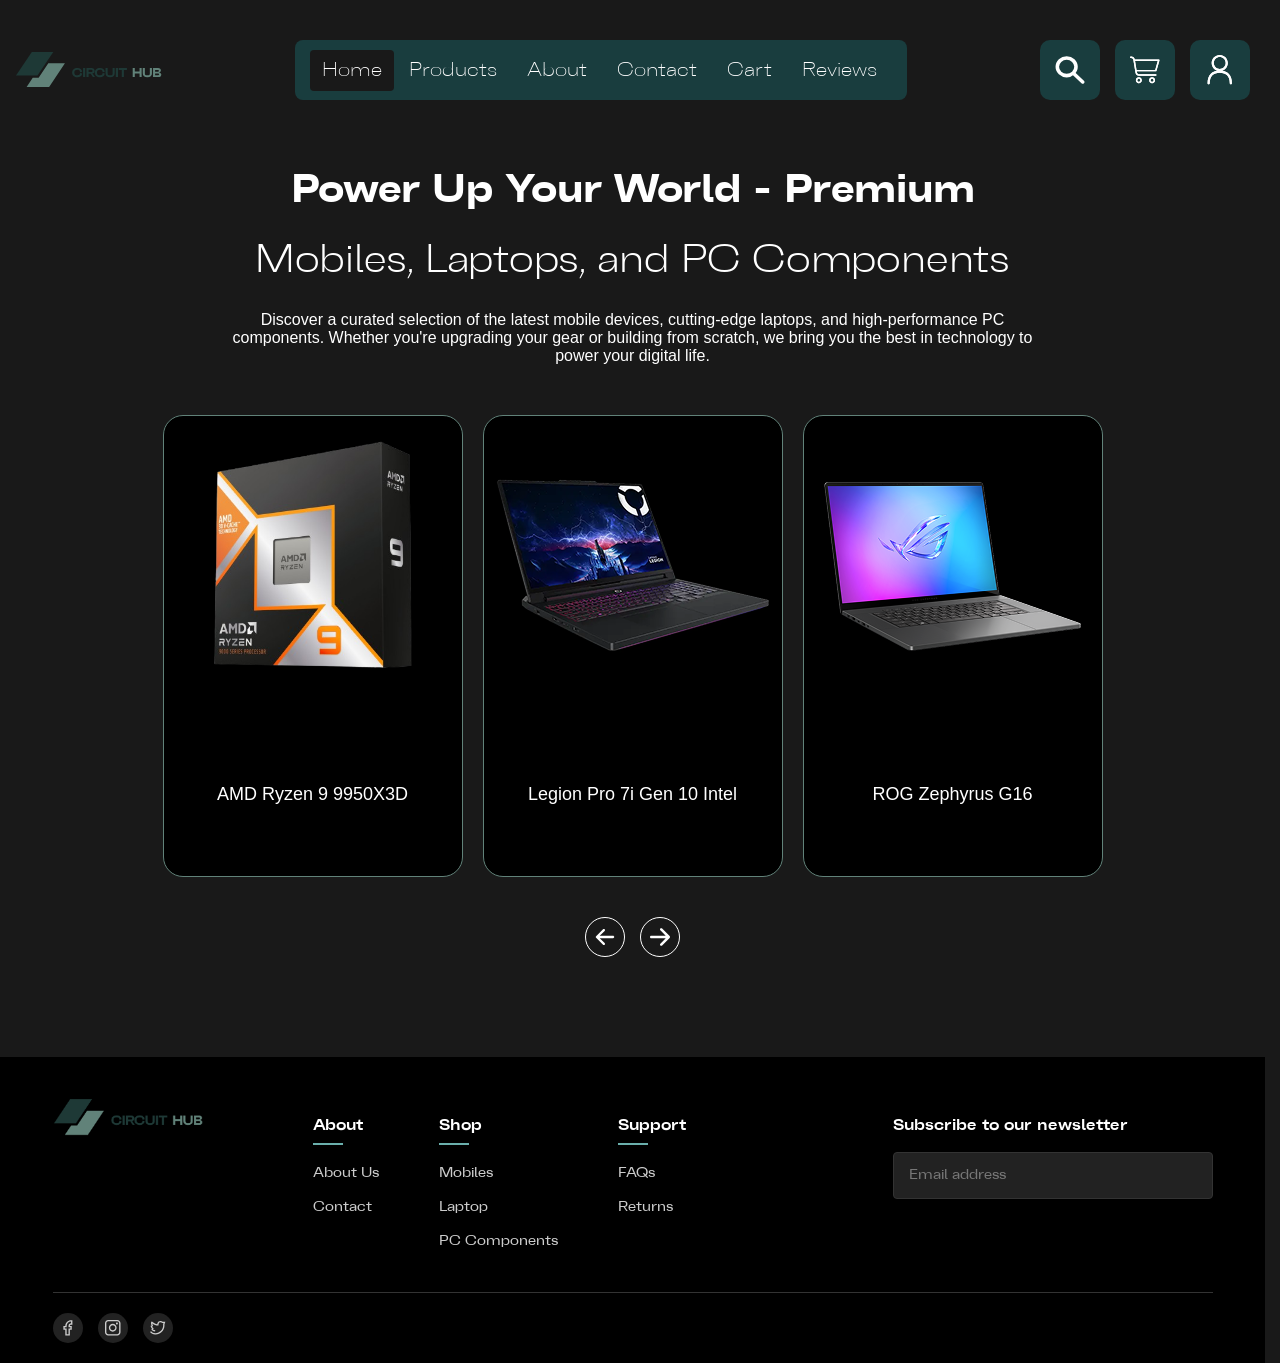
==== commit 4af5d491: "добавил cart и review" ====
--- a/index.html
+++ b/index.html
@@ -6,8 +6,9 @@
           content="width=device-width, user-scalable=no, initial-scale=1.0, maximum-scale=1.0, minimum-scale=1.0">
     <meta http-equiv="X-UA-Compatible" content="ie=edge">
     <title>PC-Components Store</title>
-    <script src="/js/script.js" defer></script>
+    <script src="./js/scriptmain.js" defer></script>
     <link rel="stylesheet" href="style.css"/>
+    <link rel="icon" href="icons/favicon%20icon.png" type="image/x-icon">
 </head>
 <body>
 
@@ -34,24 +35,16 @@
                 <li><a href="product.html" class="nav-link">Products</a></li>
                 <li><a href="about.html" class="nav-link">About</a></li>
                 <li><a href="contact.html" class="nav-link">Contact</a></li>
-                <li><a href="#" class="nav-link">Shopping Cart</a></li>
+                <li><a href="shoppingcart.html" class="nav-link">Cart</a></li>
                 <li><a href="review.html" class="nav-link">Reviews</a></li>
             </ul>
         </nav>
 
         <!-- Иконки справа -->
         <div class="header-right">
-            <button class="icon-btn" aria-label="Search" id="search-toggle">
-                <img src="icons/search.svg" alt="Search">
+            <button class="icon-btn" aria-label="Search">
+                <img src="icons/search.svg" alt="">
             </button>
-            <!-- Само поле поиска: скрыто по-умолчанию -->
-            <input
-                    type="text"
-                    id="search-input"
-                    placeholder="Search..."
-                    aria-label="Search products"
-                    class="search-input"
-            />
             <button class="icon-btn" aria-label="Shopping Cart">
                 <img src="icons/cart_home.svg" alt="">
             </button>
@@ -62,49 +55,133 @@
 
     </div>
 </header>
+<section class="hero-section">
+    <h1 class="hero-title">Power Up Your World - Premium</h1>
+    <h2 class="hero-subtitle">Mobiles, Laptops, and PC Components</h2>
+    <p class="hero-description">
+        Discover a curated selection of the latest mobile devices, cutting-edge laptops, and high-performance PC components. Whether you're upgrading your gear or building from scratch, we bring you the best in technology to power your digital life.
+    </p>
 
-<script>
-    document.addEventListener('DOMContentLoaded', () => {
-        const toggleBtn = document.getElementById('search-toggle');
-        const input    = document.getElementById('search-input');
-        const cards    = Array.from(document.querySelectorAll('.product-card'));
+    <div class="slider-container">
+        <div class="slider" id="product-slider">
+            <div class="product-card">
+                <div class="product-images">
+                    <img src="./images/home_images/9950x3d.png" alt="Intel Core i9 9950X3D">
+                </div>
+                <div class="product-name">AMD Ryzen 9 9950X3D</div>
+            </div>
 
-        // 1) Клик по лупе: открываем/закрываем <input>
-        toggleBtn.addEventListener('click', () => {
-            document.body.classList.toggle('search-open');
-            if (document.body.classList.contains('search-open')) {
-                input.focus();
-            } else {
-                input.value = '';
-                filterCards('');
-            }
-        });
+            <div class="product-card">
+                <div class="product-images">
+                    <img src="./images/home_images/Legion Pro 7i Gen 10 Intel.png" alt="Legion Pro 7i Gen 10 Intel">
+                </div>
+                <div class="product-name">Legion Pro 7i Gen 10 Intel</div>
+            </div>
 
-        // 2) Поиск по вводимому тексту
-        input.addEventListener('input', (e) => {
-            filterCards(e.target.value);
-        });
+            <div class="product-card">
+                <div class="product-images">
+                    <img src="./images/home_images/ROG Zephyrus G16.png" alt="ROG Zephyrus G16">
+                </div>
+                <div class="product-name">ROG Zephyrus G16</div>
+            </div>
 
-        function filterCards(query) {
-            const q = query.trim().toLowerCase();
-            cards.forEach(card => {
-                const name = card.querySelector('.product-name').textContent.toLowerCase();
-                // показываем, если совпадает, иначе — прячем
-                card.style.display = name.includes(q) ? '' : 'none';
-            });
-        }
+            <div class="product-card">
+                <div class="product-images">
+                    <img src="./images/home_images/4070s.png" alt="Asus GeForce RTX 4070">
+                </div>
+                <div class="product-name">GeForce RTX 5070 Ti </div>
+            </div>
 
-        // 3) Скрыть поиск, если кликнули вне поля и кнопки
-        document.addEventListener('click', (e) => {
-            if (!toggleBtn.contains(e.target) && !input.contains(e.target) && document.body.classList.contains('search-open')) {
-                document.body.classList.remove('search-open');
-                input.value = '';
-                filterCards('');
-            }
-        });
-    });
-</script>
+            <div class="product-card">
+                <div class="product-images">
+                    <img src="./images/home_images/AMD Ryzen 7 9800X3D.png" alt="AMD Ryzen 7 9800X3D">
+                </div>
+                <div class="product-name">AMD Ryzen 7 9800X3D</div>
+            </div>
+
+            <div class="product-card">
+                <div class="product-images">
+                    <img src="./images/home_images/Apple iPhone 16 Pro Max.png" alt="Apple iPhone 16 Pro Max">
+                </div>
+                <div class="product-name">Apple iPhone 16 Pro Max</div>
+            </div>
+
+            <div class="product-card">
+                <div class="product-images">
+                    <img src="./images/home_images/5070ti.png" alt="RTX 5080">
+                </div>
+                <div class="product-name">GeForce RTX 5070 Ti</div>
+            </div>
+        </div>
+    </div>
+
+    <div class="slider-controls">
+        <button class="slider-arrow" id="prev-btn">
+            <img src="./icons/left-arrow.svg" alt="Previous">
+        </button>
+        <button class="slider-arrow" id="next-btn">
+            <img src="./icons/right-arrow.svg" alt="Next">
+        </button>
+    </div>
+</section>
 
 
 </body>
+<footer class="footer">
+    <div class="footer-content">
+        <div class="footer-top">
+            <div class="footer-logo">
+                <!-- Circuit Hub Logo -->
+                <img src="./icons/Group 19.png" alt="Circuit Hub Logo">
+            </div>
+
+            <div class="footer-nav">
+                <div class="nav-column">
+                    <h3>About</h3>
+                    <ul>
+                        <li><a href="#">About Us</a></li>
+                        <li><a href="#">Contact</a></li>
+                    </ul>
+                </div>
+
+                <div class="nav-column">
+                    <h3>Shop</h3>
+                    <ul>
+                        <li><a href="#">Mobiles</a></li>
+                        <li><a href="#">Laptop</a></li>
+                        <li><a href="#">PC Components</a></li>
+                    </ul>
+                </div>
+
+                <div class="nav-column">
+                    <h3>Support</h3>
+                    <ul>
+                        <li><a href="#">FAQs</a></li>
+                        <li><a href="#">Returns</a></li>
+                    </ul>
+                </div>
+            </div>
+
+            <div class="footer-newsletter">
+                <h3>Subscribe to our newsletter</h3>
+                <input type="email" placeholder="Email address">
+            </div>
+        </div>
+
+        <div class="footer-bottom">
+            <div class="social-icons">
+                <!-- Social Media Icons -->
+                <a href="#" class="social-icon">
+                    <img src="./icons/fa.svg" alt="Facebook">
+                </a>
+                <a href="#" class="social-icon">
+                    <img src="./icons/ins.svg" alt="Instagram">
+                </a>
+                <a href="#" class="social-icon">
+                    <img src="./icons/tw.svg" alt="Twitter">
+                </a>
+            </div>
+        </div>
+    </div>
+</footer>
 </html>
--- a/style.css
+++ b/style.css
@@ -285,7 +285,7 @@
 body {
     font-family: var(--font-family-base);
     background-color: var(--color-dark);
-    color: var(--color-dark);
+    color: var(--color-white);
 }
 
 h1, h2, h3, h4, h5, h6 {
@@ -822,7 +822,7 @@
     padding: 20px 0;
 }
 
-.product-card {
+.product-card-info {
     width: 100%;
     max-width: 370px;
     height: 312px;
@@ -854,7 +854,7 @@
 }
 
 .product-image img.special-img {
-    max-width: 90%;
+    max-width: 67%;
     display: block;
     margin: 0 auto;
 }
@@ -995,6 +995,35 @@
     }
 }
 
+.product-card {
+    transition: transform 0.3s ease, box-shadow 0.3s ease;
+}
+.product-card:hover {
+    transform: translateY(-10px);
+    box-shadow: 0 20px 40px rgba(0,0,0,0.5);
+}
+
+.category-link.active {
+    position: relative;
+    color: #ffe33c;
+    text-shadow: 0 0 8px #ffe33c;
+}
+.category-link.active::after {
+    content: "";
+    position: absolute;
+    left: 0; right: 0; bottom: -4px;
+    height: 4px;
+    background: linear-gradient(90deg, #ffe33c, #fff);
+    border-radius: 2px;
+    animation: glow 2s infinite alternate;
+}
+@keyframes glow {
+    from { box-shadow: 0 0 6px #ffe33c; }
+    to   { box-shadow: 0 0 20px #fff; }
+}
+
+
+
 
 /* Hero Section Styles */
 .hero-section {
@@ -1014,6 +1043,19 @@
     margin-bottom: 10px;
 }
 
+/* общая утиль */
+.fade-in {
+    opacity: 0;
+    transform: translateY(20px);
+    animation: fadeUp 0.6s ease-out forwards;
+}
+@keyframes fadeUp {
+    to { opacity: 1; transform: none; }
+}
+
+/* примените класс .fade-in к .feature-card */
+
+
 .hero-subtitle {
     font-size: 20px;
     font-weight: 300;
@@ -1030,7 +1072,10 @@
     font-size: 24px;
     line-height: 1.6;
     font-weight: 300;
-}
+    animation: fadeUp 1s ease-out forwards;
+    animation-delay: 0.5s;
+}
+
 
 .features-container {
     display: flex;
@@ -1047,8 +1092,13 @@
     display: flex;
     flex-direction: column;
     align-items: center;
-}
-
+    transition: transform 0.3s ease, box-shadow 0.3s ease;
+}
+
+.feature-card:hover {
+    transform: translateY(-12px);
+    box-shadow: 0 20px 40px rgba(0,0,0,0.5);
+}
 .feature-icon {
     margin-bottom: 20px;
 }
@@ -1315,7 +1365,7 @@
     display: flex;
     justify-content: center;
     align-items: center;
-    padding: 84px;
+    padding: 46px;
 }
 
 .product-image img {
@@ -1343,7 +1393,7 @@
     color: #1a1a1a;
 }
 
-.product-price {
+.product-price_rev {
     font-size: 24px;
     font-weight: 600;
     color: #2a9d8f;
@@ -1415,8 +1465,7 @@
     transform: scale(1.2);
 }
 
-.slider-arrow {
-    position: absolute;
+.slider-arrow_rev {
     top: 50%;
     transform: translateY(-50%);
     width: 40px;
@@ -1432,16 +1481,16 @@
     transition: all 0.3s ease;
 }
 
-.slider-arrow:hover {
+.slider-arrow_rev:hover {
     background-color: #2a9d8f;
     color: white;
 }
 
-.slider-arrow.prev {
+.slider-arrow_rev.prev {
     left: 20px;
 }
 
-.slider-arrow.next {
+.slider-arrow_rev.next {
     right: 20px;
 }
 
@@ -1574,3 +1623,655 @@
     outline: none;
     width: 240px;
 }
+
+@font-face {
+    font-family: 'BelfastGrotesk-ExtraBold';
+    font-weight: 400;
+    font-style: normal;
+}
+
+@font-face {
+    font-family: 'BelfastGrotesk-LightOblique';
+
+    font-weight: 400;
+    font-style: normal;
+}
+
+:root {
+    --green-light: #618279;
+    --white: #FFF;
+}
+
+.hero-section {
+    width: 100%;
+    max-width: 1400px;
+    margin: 0 auto;
+    padding: 40px 20px;
+    text-align: center;
+}
+
+.hero-title {
+    color: var(--white);
+
+    font-size: 40px;
+    font-style: normal;
+    font-weight: 800;
+    line-height: normal;
+    margin-bottom: 10px;
+}
+
+.hero-subtitle {
+    color: var(--white);
+    font-size: 40px;
+    font-style: normal;
+    font-weight: 00;
+    line-height: normal;
+    margin-bottom: 20px;
+}
+
+.hero-description {
+    color: var(--white);
+    font-family: 'BelfastGrotesk-LightOblique', sans-serif;
+    font-size: 16px;
+    font-style: normal;
+    font-weight: 400;
+    line-height: normal;
+    max-width: 800px;
+    margin: 0 auto 40px;
+}
+
+.slider-container {
+    position: relative;
+    width: 100%;
+    max-width: 1360px;
+    margin: 0 auto;
+    overflow: hidden;
+}
+
+.slider {
+    display: flex;
+    transition: transform 0.5s ease;
+    gap: 20px;
+    padding: 10px;
+}
+
+.product-card {
+    width: 300px;
+    height: 462px;
+    flex-shrink: 0;
+    border-radius: 20px;
+    border: 1px solid var(--green-light);
+    overflow: hidden;
+    display: flex;
+    flex-direction: column;
+    background-color: #000;
+}
+
+.product-images {
+    height: 300px;
+    width: 100%;
+    display: flex;
+    align-items: center;
+    justify-content: center;
+    overflow: hidden;
+}
+
+.product-images img {
+    max-width: 100%;
+    max-height: 100%;
+    object-fit: contain;
+}
+
+.product-name {
+    padding: 15px;
+    text-align: center;
+    font-family: 'BelfastGrotesk-LightOblique', sans-serif;
+    font-size: 18px;
+    margin-top: 50px;
+    color: var(--white);
+}
+
+.slider-controls {
+    display: flex;
+    justify-content: center;
+    margin-top: 30px;
+    gap: 15px;
+}
+
+.slider-arrow {
+    width: 40px;
+    height: 40px;
+    border-radius: 50%;
+    display: flex;
+    align-items: center;
+    justify-content: center;
+    cursor: pointer;
+    border: 1px solid var(--white);
+    background-color: transparent;
+}
+
+.slider-arrow img {
+    width: 20px;
+    height: 20px;
+}
+
+/* Responsive styles */
+@media (max-width: 1400px) {
+    .slider-container {
+        max-width: 960px; /* Show 3 cards at once */
+    }
+}
+
+@media (max-width: 1000px) {
+    .slider-container {
+        max-width: 640px; /* Show 2 cards at once */
+    }
+}
+
+@media (max-width: 680px) {
+    .slider-container {
+        max-width: 320px; /* Show 1 card at once */
+    }
+
+    .hero-title, .hero-subtitle {
+        font-size: 32px;
+    }
+
+    .hero-description {
+        font-size: 14px;
+    }
+}
+
+@media (max-width: 480px) {
+    .hero-title, .hero-subtitle {
+        font-size: 28px;
+    }
+}
+/* Footer Styles - Enhanced and Adaptive */
+.footer {
+    background-color: #000;
+    color: white;
+    width: 100%;
+    padding: 40px 0 20px;
+    margin-top: 40px;
+}
+
+.footer-content {
+    max-width: 1200px;
+    margin: 0 auto;
+    padding: 0 20px;
+}
+
+.footer-top {
+    display: flex;
+    flex-wrap: wrap;
+    justify-content: space-between;
+    gap: 40px;
+    margin-bottom: 30px;
+}
+
+.footer-logo {
+    flex: 1 1 150px;
+}
+
+.footer-logo img {
+    width: 150px;
+    height: auto;
+    transition: transform 0.3s ease;
+}
+
+.footer-logo img:hover {
+    transform: scale(1.05);
+}
+
+.footer-nav {
+    display: flex;
+    flex: 2 1 400px;
+    gap: 60px;
+    flex-wrap: wrap;
+}
+
+.nav-column h3 {
+    font-size: 16px;
+    margin-bottom: 15px;
+    font-weight: 600;
+    position: relative;
+    padding-bottom: 8px;
+}
+
+.nav-column h3::after {
+    content: '';
+    position: absolute;
+    bottom: 0;
+    left: 0;
+    width: 30px;
+    height: 2px;
+    background-color: var(--color-accent, #6AAFAC);
+}
+
+.nav-column ul {
+    list-style: none;
+    padding: 0;
+    margin: 0;
+}
+
+.nav-column ul li {
+    margin-bottom: 10px;
+}
+
+.nav-column ul li a {
+    color: #ccc;
+    text-decoration: none;
+    font-size: 14px;
+    transition: all 0.2s ease;
+    position: relative;
+    display: inline-block;
+}
+
+.nav-column ul li a::after {
+    content: '';
+    position: absolute;
+    bottom: -2px;
+    left: 0;
+    width: 0;
+    height: 1px;
+    background-color: var(--color-accent, #6AAFAC);
+    transition: width 0.3s ease;
+}
+
+.nav-column ul li a:hover {
+    color: white;
+}
+
+.nav-column ul li a:hover::after {
+    width: 100%;
+}
+
+.footer-newsletter {
+    flex: 1 1 250px;
+}
+
+.footer-newsletter h3 {
+    font-size: 16px;
+    margin-bottom: 15px;
+    font-weight: 600;
+}
+
+.footer-newsletter input {
+    width: 100%;
+    padding: 12px 15px;
+    background-color: #222;
+    border: 1px solid #333;
+    border-radius: 4px;
+    color: white;
+    font-size: 14px;
+    transition: all 0.3s ease;
+    margin-bottom: 10px;
+}
+
+.footer-newsletter input:focus {
+    outline: none;
+    border-color: var(--color-accent, #6AAFAC);
+    box-shadow: 0 0 0 2px rgba(106, 175, 172, 0.2);
+}
+
+.footer-newsletter input::placeholder {
+    color: #777;
+}
+
+/* Newsletter subscribe button */
+.footer-newsletter button {
+    background-color: var(--color-accent, #6AAFAC);
+    color: white;
+    border: none;
+    padding: 10px 20px;
+    border-radius: 4px;
+    font-size: 14px;
+    cursor: pointer;
+    transition: background-color 0.3s ease;
+}
+
+.footer-newsletter button:hover {
+    background-color: #5a9592;
+}
+
+.footer-bottom {
+    display: flex;
+    justify-content: space-between;
+    align-items: center;
+    padding-top: 20px;
+    border-top: 1px solid #333;
+    margin-top: 20px;
+}
+
+.copyright {
+    color: #777;
+    font-size: 12px;
+}
+
+.social-icons {
+    display: flex;
+    gap: 15px;
+}
+
+.social-icon {
+    width: 30px;
+    height: 30px;
+    border-radius: 50%;
+    background-color: #222;
+    display: flex;
+    align-items: center;
+    justify-content: center;
+    transition: all 0.3s ease;
+}
+
+.social-icon:hover {
+    background-color: var(--color-accent, #6AAFAC);
+    transform: translateY(-3px);
+}
+
+.social-icon img {
+    width: 16px;
+    height: 16px;
+    filter: brightness(0.8);
+    transition: filter 0.3s;
+}
+
+.social-icon:hover img {
+    filter: brightness(1);
+}
+
+/* Responsive Styles */
+@media (max-width: 992px) {
+    .footer-nav {
+        gap: 30px;
+    }
+}
+
+@media (max-width: 768px) {
+    .footer {
+        padding: 30px 0 15px;
+    }
+
+    .footer-top {
+        flex-direction: row;
+        flex-wrap: wrap;
+        gap: 20px;
+        justify-content: space-between;
+    }
+
+    .footer-logo,
+    .footer-newsletter {
+        width: 100%;
+    }
+
+    .footer-logo {
+        margin-bottom: 10px;
+        text-align: center;
+    }
+
+    .footer-nav {
+        flex-direction: row;
+        justify-content: space-between;
+        gap: 15px;
+        width: 100%;
+    }
+
+    .nav-column {
+        flex: 1 1 auto;
+    }
+}
+
+@media (max-width: 576px) {
+    .footer-nav {
+        flex-direction: row;
+        flex-wrap: wrap;
+        gap: 20px;
+    }
+
+    .nav-column {
+        flex: 0 0 auto;
+        min-width: 120px;
+    }
+
+    .footer-bottom {
+        flex-direction: column-reverse;
+        gap: 15px;
+    }
+
+    .social-icons {
+        justify-content: center;
+    }
+
+    .copyright {
+        text-align: center;
+    }
+}
+.checkout-container {
+    max-width: 1200px;
+    margin: 0 auto;
+    display: flex;
+    flex-wrap: wrap;
+    justify-content: space-between;
+    gap: 30px;
+}
+
+.checkout-left {
+    flex: 1 1 550px;
+}
+
+.checkout-right {
+    flex: 1 1 500px;
+}
+
+h2 {
+    font-size: 24px;
+    font-weight: normal;
+    margin-bottom: 20px;
+}
+
+/* Shopping Cart Styles */
+.cart-item {
+    background-color: rgba(30, 30, 30, 0.5);
+    border: 1px solid #618279;
+    border-radius: 8px;
+    padding: 15px;
+    margin-bottom: 15px;
+    display: flex;
+    align-items: center;
+}
+
+.cart-item img {
+    width: 120px;
+    height: 120px;
+    margin-right: 15px;
+    object-fit: contain;
+}
+
+.cart-item-details {
+    flex-grow: 1;
+}
+
+.cart-item-title {
+    font-size: 16px;
+    margin-bottom: 10px;
+}
+
+.quantity-selector {
+    display: flex;
+    align-items: center;
+}
+
+.quantity-btn {
+    background-color: transparent;
+    border: 1px solid #666;
+    color: #fff;
+    width: 30px;
+    height: 30px;
+    display: flex;
+    align-items: center;
+    justify-content: center;
+    cursor: pointer;
+    font-size: 18px;
+}
+
+.quantity-input {
+    width: 40px;
+    height: 30px;
+    text-align: center;
+    border: none;
+    background-color: transparent;
+    color: #fff;
+    font-size: 16px;
+    margin: 0 5px;
+}
+
+.remove-item {
+    color: #999;
+    background: none;
+    border: none;
+    cursor: pointer;
+    font-size: 16px;
+    position: absolute;
+    top: 15px;
+    right: 15px;
+}
+
+/* Order Summary Styles */
+.order-summary {
+    margin-top: 30px;
+}
+
+.summary-line {
+    border-top: 1px solid #618279;
+    padding-top: 20px;
+    margin-top: 5px;
+    margin-bottom: 20px;
+}
+
+.summary-row {
+    display: flex;
+    justify-content: space-between;
+    margin-bottom: 15px;
+}
+
+.summary-row.total {
+    margin-top: 5px;
+    font-size: 18px;
+}
+
+.price {
+    font-weight: bold;
+}
+
+.shipping-date {
+    color: #999;
+    font-size: 17px;
+    margin-top: 15px;
+}
+
+.gold-text {
+    color: #FFD700;
+}
+
+/* Shipping Method Styles */
+.shipping-options, .payment-options {
+    margin-bottom: 30px;
+}
+
+.option-row {
+    display: flex;
+    align-items: center;
+    justify-content: space-between;
+    margin-bottom: 15px;
+}
+
+.option-left {
+    display: flex;
+    align-items: center;
+}
+
+.radio-container {
+    position: relative;
+    display: inline-block;
+    cursor: pointer;
+    margin-right: 15px;
+}
+
+.radio-container input {
+    opacity: 0;
+    position: absolute;
+}
+
+.radio-mark {
+    position: relative;
+    display: inline-block;
+    width: 20px;
+    height: 20px;
+    border: 1px solid #618279;
+    border-radius: 50%;
+}
+
+.radio-container input:checked + .radio-mark:after {
+    content: '';
+    position: absolute;
+    top: 4px;
+    left: 4px;
+    width: 10px;
+    height: 10px;
+    border-radius: 50%;
+    background-color: #fff;
+}
+
+/* Place Order Button */
+.place-order-btn {
+    background-color: #FFE436;
+    color: #000;
+    border: none;
+    border-radius: 8px;
+    width: 100%;
+    padding: 15px;
+    font-size: 21px;
+    font-weight: bold;
+    cursor: pointer;
+    margin: 20px 0;
+}
+
+/* Customer Details Form */
+.customer-details {
+    margin-top: 30px;
+}
+
+.form-row {
+    margin-bottom: 15px;
+}
+
+.form-input {
+    width: 100%;
+    padding: 15px;
+    background-color: transparent;
+    border: 1px solid #618279;
+    border-radius: 8px;
+    color: #618279;
+    font-size: 16px;
+}
+
+.two-columns {
+    display: flex;
+    gap: 15px;
+}
+
+.two-columns .form-row {
+    flex: 1;
+}
+
+/* Responsive Design */
+@media (max-width: 768px) {
+    .checkout-container {
+        flex-direction: column;
+    }
+
+    .two-columns {
+        flex-direction: column;
+    }
+}
